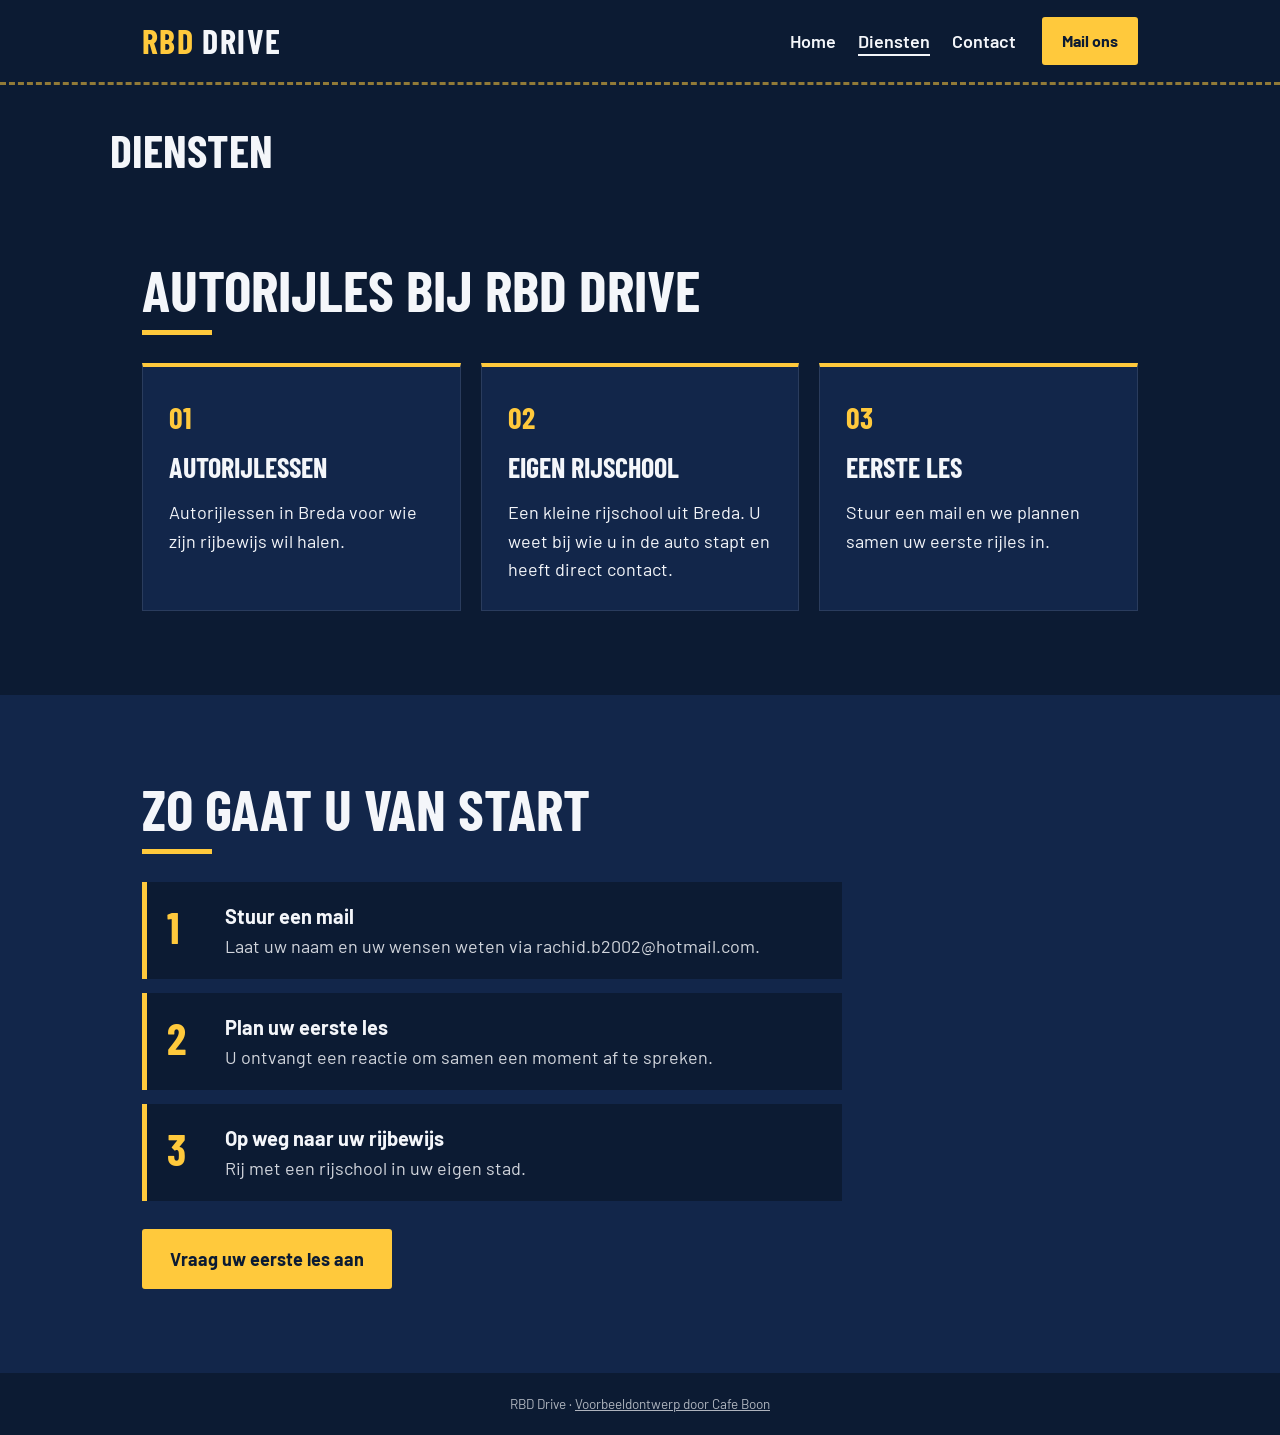
==== aanbod.html @ 6a2be68c "Website opgedeeld in meerdere pagina's" ====
<!doctype html>
<html lang="nl">
<head>
<meta charset="utf-8">
<meta name="viewport" content="width=device-width,initial-scale=1">
<title>Diensten | RBD Drive</title>
<meta name="description" content="Rijschool RBD Drive geeft autorijlessen in Breda. Mail voor het inplannen van uw eerste les of plan de route naar Sleutelbloem 26.">
<meta name="robots" content="noindex">
<link rel="icon" type="image/png" href="images/favicon.png">
<meta property="og:title" content="RBD Drive | Autorijlessen in Breda">
<meta property="og:description" content="Rijschool RBD Drive in Breda. Mail voor uw eerste rijles.">
<meta property="og:image" content="https://rbddrive.cafeboon.com/images/og.png">
<meta property="og:type" content="website">
<link rel="preconnect" href="https://fonts.googleapis.com"><link rel="preconnect" href="https://fonts.gstatic.com" crossorigin>
<link href="https://fonts.googleapis.com/css2?family=Barlow:wght@400;600;700&family=Barlow+Condensed:wght@600;700&display=swap" rel="stylesheet">
<link rel="stylesheet" href="style.css">
</head>
<body>
<header class="top"><div class="wrap bar">
<a class="logo" href="index.html"><b>RBD</b> Drive</a>
<nav><a href="index.html">Home</a><a aria-current="page" href="aanbod.html">Diensten</a><a href="contact.html">Contact</a></nav>
<a class="btn sm" href="mailto:rachid.b2002@hotmail.com?subject=Rijles%20aanvragen">Mail ons</a>
</div></header>
<div aria-label="Pagina's" class="sn-bar" role="navigation"><a class="sn-link" href="index.html">Home</a><a aria-current="page" class="sn-link" href="aanbod.html">Diensten</a><a class="sn-link" href="contact.html">Contact</a></div>
<main id="top">
<div class="sn-head"><h1>Diensten</h1></div>
<section id="rijles"><div class="wrap">
<h2>Autorijles bij RBD Drive</h2>
<div class="cards">
<div class="card"><span class="n">01</span><h3>Autorijlessen</h3><p>Autorijlessen in Breda voor wie zijn rijbewijs wil halen.</p></div>
<div class="card"><span class="n">02</span><h3>Eigen rijschool</h3><p>Een kleine rijschool uit Breda. U weet bij wie u in de auto stapt en heeft direct contact.</p></div>
<div class="card"><span class="n">03</span><h3>Eerste les</h3><p>Stuur een mail en we plannen samen uw eerste rijles in.</p></div>
</div>
</div></section>
<section class="alt" id="start"><div class="wrap">
<h2>Zo gaat u van start</h2>
<ol class="steps">
<li><b>Stuur een mail</b><span>Laat uw naam en uw wensen weten via rachid.b2002@hotmail.com.</span></li>
<li><b>Plan uw eerste les</b><span>U ontvangt een reactie om samen een moment af te spreken.</span></li>
<li><b>Op weg naar uw rijbewijs</b><span>Rij met een rijschool in uw eigen stad.</span></li>
</ol>
<div class="row"><a class="btn" href="mailto:rachid.b2002@hotmail.com?subject=Rijles%20aanvragen">Vraag uw eerste les aan</a></div>
</div></section>
</main>
<footer><div class="wrap">RBD Drive · <a href="https://cafeboon.com">Voorbeeldontwerp door Cafe Boon</a></div></footer>
</body></html>
---- style.css ----
*{box-sizing:border-box;margin:0}
:root{--n:#0c1b33;--n2:#12264a;--y:#ffc93c;--w:#f4f6fa}
html{scroll-behavior:smooth}
body{font-family:'Barlow',Arial,sans-serif;background:var(--n);color:var(--w);font-size:18px;line-height:1.6}
.wrap{max-width:1040px;margin:0 auto;padding:0 22px}
a{color:inherit}
h1,h2,h3,.logo{font-family:'Barlow Condensed',sans-serif;font-weight:700;text-transform:uppercase}
h2{font-size:clamp(36px,6vw,58px);line-height:1;margin-bottom:28px}
h2::after{content:"";display:block;width:70px;height:5px;background:var(--y);margin-top:12px}
.top{border-bottom:3px dashed rgba(255,201,60,.55);position:sticky;top:0;background:var(--n);z-index:10}
.bar{display:flex;align-items:center;gap:26px;padding-top:14px;padding-bottom:14px}
.logo{font-size:34px;letter-spacing:.04em;text-decoration:none;margin-right:auto}
.logo b{color:var(--y)}
nav{display:flex;gap:22px;font-weight:600}
nav a{text-decoration:none}
.btn{display:inline-block;background:var(--y);color:var(--n);padding:14px 26px;text-decoration:none;font-weight:700;border-radius:3px;border:2px solid var(--y)}
.btn.ghost{background:transparent;color:var(--w);border-color:var(--w)}
.btn.sm{padding:9px 18px;font-size:16px}
.row{display:flex;flex-wrap:wrap;gap:12px;margin-top:28px}
.hero{padding:90px 0 40px;background:radial-gradient(circle at 85% 20%,rgba(255,201,60,.14),transparent 45%)}
.tag{color:var(--y);text-transform:uppercase;letter-spacing:.2em;font-weight:700;font-size:14px;margin-bottom:12px}
.hero h1{font-size:clamp(56px,12vw,128px);line-height:.92}
.hero h1 span{color:var(--y);display:block}
.lead{margin-top:26px;max-width:30em;font-size:21px}
.road{margin-top:70px;height:14px;background:repeating-linear-gradient(90deg,var(--y) 0 46px,transparent 46px 92px);opacity:.8;border-radius:7px}
section{padding:84px 0}
.alt{background:var(--n2)}
.cards{display:grid;grid-template-columns:repeat(3,1fr);gap:20px}
.card{background:var(--n2);border:1px solid rgba(255,255,255,.1);border-top:4px solid var(--y);padding:26px}
.card .n{font-family:'Barlow Condensed',sans-serif;font-weight:700;color:var(--y);font-size:30px}
.card h3{font-size:28px;margin:4px 0 8px}
.steps{list-style:none;padding:0;counter-reset:s;display:grid;gap:14px;max-width:700px}
.steps li{counter-increment:s;position:relative;padding:18px 20px 18px 78px;background:var(--n);border-left:5px solid var(--y)}
.steps li::before{content:counter(s);position:absolute;left:20px;top:10px;font-family:'Barlow Condensed',sans-serif;font-size:44px;font-weight:700;color:var(--y)}
.steps b{display:block;font-size:20px}
.steps span{opacity:.85}
.two{display:grid;grid-template-columns:1fr 1fr;gap:44px}
.card2{display:grid;grid-template-columns:auto 1fr;gap:10px 22px}
.card2 dt{color:var(--y);font-weight:700;text-transform:uppercase;font-size:14px;letter-spacing:.12em;padding-top:4px}
.two iframe{width:100%;height:100%;min-height:320px;border:0;border-radius:3px}
footer{text-align:center;font-size:13.5px;padding:20px;opacity:.7}
@media(max-width:800px){nav{display:none}.cards,.two{grid-template-columns:1fr}.hero{padding:56px 0 20px}section{padding:56px 0}.road{margin-top:44px}}
/* sitenav:start */
.sn-bar{display:none;gap:6px;overflow-x:auto;white-space:nowrap;-webkit-overflow-scrolling:touch;padding:8px 12px;background:inherit;color:inherit;font:inherit;line-height:1.2;border-bottom:1px solid rgba(128,128,128,.35);box-sizing:border-box;max-width:100%}
.sn-bar a.sn-link{flex:0 0 auto;padding:9px 15px;border-radius:999px;color:inherit;text-decoration:none;font-size:15px;font-weight:600;letter-spacing:0;text-transform:none;margin:0}
.sn-bar a.sn-link[aria-current="page"]{background:rgba(128,128,128,.2);box-shadow:inset 0 -2px 0 currentColor}
@media(max-width:800px){.sn-bar{display:flex}}
nav a[aria-current="page"]:not(.cta):not(.btn):not(.call){text-decoration:underline;text-underline-offset:6px;text-decoration-thickness:2px}
.sn-head{max-width:1100px;margin:0 auto;padding:40px 20px 0;box-sizing:border-box}
.sn-head h1{margin:0;color:inherit;font-size:clamp(30px,5vw,46px);line-height:1.1}
.sn-cards{max-width:1100px;margin:0 auto;padding:40px 20px;display:grid;grid-template-columns:repeat(auto-fit,minmax(230px,1fr));gap:16px;box-sizing:border-box}
.sn-card{display:block;padding:20px 22px;border:1px solid rgba(128,128,128,.45);border-radius:10px;background:rgba(128,128,128,.07);color:inherit;text-decoration:none;min-width:0}
.sn-card strong{display:block;font-size:1.25em;margin:0 0 6px;color:inherit}
.sn-card span{display:block;opacity:.8;font-size:.95em;line-height:1.4}
.sn-card:hover,.sn-card:focus-visible{border-color:currentColor}
/* sitenav:end */
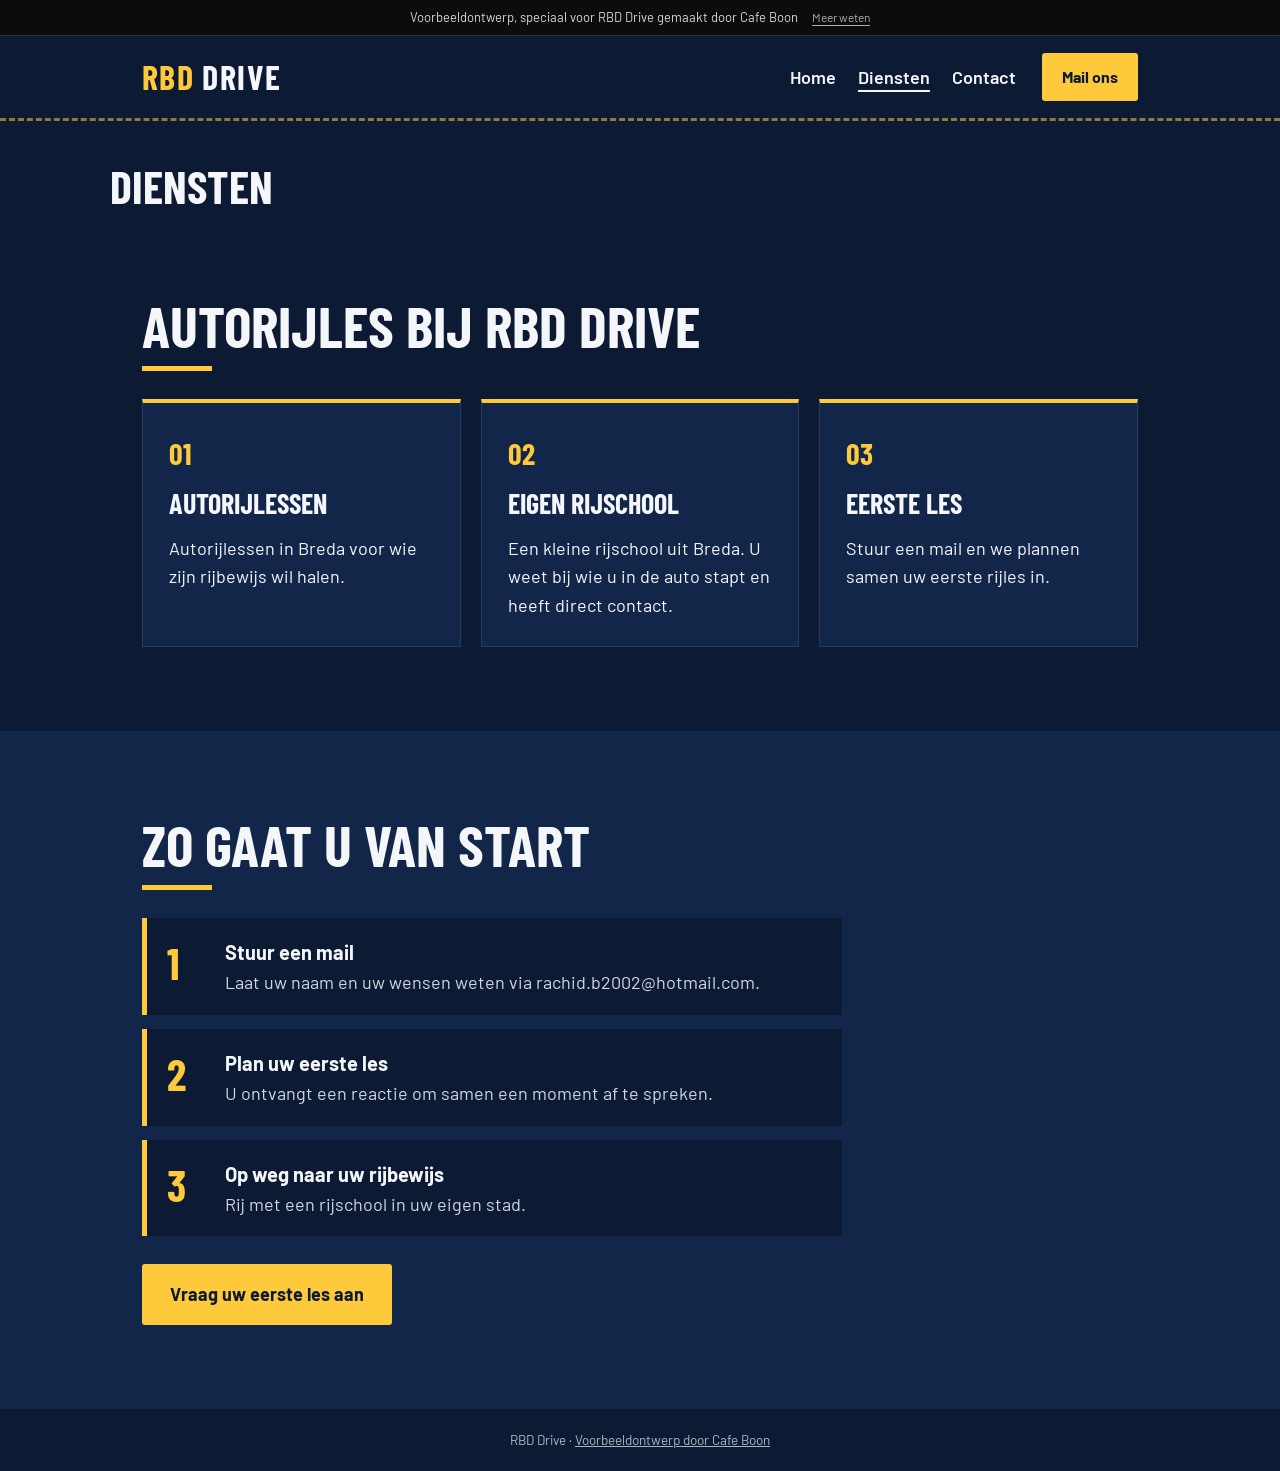
==== commit 0a9b7ab1: "Werkende formulieren voor afspraken en aanvragen" ====
--- a/aanbod.html
+++ b/aanbod.html
@@ -16,10 +16,11 @@
 <link rel="stylesheet" href="style.css">
 </head>
 <body>
+<div class="vb-banner" role="note"><span>Voorbeeldontwerp, speciaal voor RBD Drive gemaakt door Cafe Boon</span><a href="https://cafeboon.com">Meer weten</a></div>
 <header class="top"><div class="wrap bar">
 <a class="logo" href="index.html"><b>RBD</b> Drive</a>
 <nav><a href="index.html">Home</a><a aria-current="page" href="aanbod.html">Diensten</a><a href="contact.html">Contact</a></nav>
-<a class="btn sm" href="mailto:rachid.b2002@hotmail.com?subject=Rijles%20aanvragen">Mail ons</a>
+<a class="btn sm" href="eerste-les.html">Mail ons</a>
 </div></header>
 <div aria-label="Pagina's" class="sn-bar" role="navigation"><a class="sn-link" href="index.html">Home</a><a aria-current="page" class="sn-link" href="aanbod.html">Diensten</a><a class="sn-link" href="contact.html">Contact</a></div>
 <main id="top">
@@ -39,7 +40,7 @@
 <li><b>Plan uw eerste les</b><span>U ontvangt een reactie om samen een moment af te spreken.</span></li>
 <li><b>Op weg naar uw rijbewijs</b><span>Rij met een rijschool in uw eigen stad.</span></li>
 </ol>
-<div class="row"><a class="btn" href="mailto:rachid.b2002@hotmail.com?subject=Rijles%20aanvragen">Vraag uw eerste les aan</a></div>
+<div class="row"><a class="btn" href="eerste-les.html">Vraag uw eerste les aan</a></div>
 </div></section>
 </main>
 <footer><div class="wrap">RBD Drive · <a href="https://cafeboon.com">Voorbeeldontwerp door Cafe Boon</a></div></footer>
--- a/style.css
+++ b/style.css
@@ -54,3 +54,31 @@
 .sn-card span{display:block;opacity:.8;font-size:.95em;line-height:1.4}
 .sn-card:hover,.sn-card:focus-visible{border-color:currentColor}
 /* sitenav:end */
+/* voorbeeld-formulier:start */
+@layer sn{.sn-form button.btn{border:0;font:inherit;cursor:pointer;line-height:1.2}}
+.sn-formsec{padding:36px 0 72px}
+.sn-formwrap{max-width:1100px;margin:0 auto;padding:0 20px;box-sizing:border-box}
+.sn-formwrap>h2{margin:0 0 12px}
+.sn-formwrap>.sn-lead,.sn-formwrap>.sn-form,.sn-formwrap>.sn-done{max-width:720px}
+.sn-formwrap .sn-lead{margin:0 0 24px;opacity:.85}
+.sn-form{display:grid;grid-template-columns:1fr 1fr;gap:16px}
+.sn-field{display:flex;flex-direction:column;gap:6px;min-width:0;text-align:left}
+.sn-field.full{grid-column:1/-1}
+.sn-field label{font-size:14px;font-weight:600}
+.sn-field input,.sn-field select,.sn-field textarea{font:inherit;font-size:16px;line-height:1.4;color:inherit;background:rgba(128,128,128,.12);border:1px solid rgba(128,128,128,.55);border-radius:8px;padding:11px 12px;width:100%;box-sizing:border-box;min-width:0;max-width:100%;-webkit-appearance:none;appearance:none}
+.sn-field select{background-image:linear-gradient(45deg,transparent 50%,currentColor 50%),linear-gradient(135deg,currentColor 50%,transparent 50%);background-position:calc(100% - 20px) 50%,calc(100% - 15px) 50%;background-size:5px 5px;background-repeat:no-repeat;padding-right:38px}
+.sn-field select option{color:#111;background:#fff}
+.sn-field textarea{resize:vertical}
+.sn-field input:focus,.sn-field select:focus,.sn-field textarea:focus{outline:2px solid currentColor;outline-offset:1px}
+.sn-done{padding:28px;border:1px solid rgba(128,128,128,.55);border-radius:12px;background:rgba(128,128,128,.1)}
+.sn-done h2{margin:0 0 10px}
+.sn-done p{margin:0}
+.sn-done a{text-decoration:underline;text-underline-offset:3px;font-weight:600}
+.sn-formlink{padding:0 0 56px}
+@media(max-width:640px){.sn-form{grid-template-columns:1fr}.sn-formsec{padding:24px 0 56px}}
+/* voorbeeld-formulier:end */
+/* voorbeeldbanner:start */
+.vb-banner{display:flex;flex-wrap:wrap;justify-content:center;align-items:baseline;gap:2px 14px;padding:8px 16px;background:#0c0c0c;color:#d6d6d6;font-size:13px;line-height:1.45;letter-spacing:0;text-transform:none;font-weight:400;text-align:center;position:relative;z-index:1000;border-bottom:1px solid rgba(255,255,255,.14)}
+.vb-banner a{color:inherit;opacity:.8;text-decoration:underline;text-underline-offset:3px;font-size:12px;font-weight:400;white-space:nowrap;letter-spacing:0;text-transform:none}
+.vb-banner a:hover{opacity:1}
+/* voorbeeldbanner:end */
